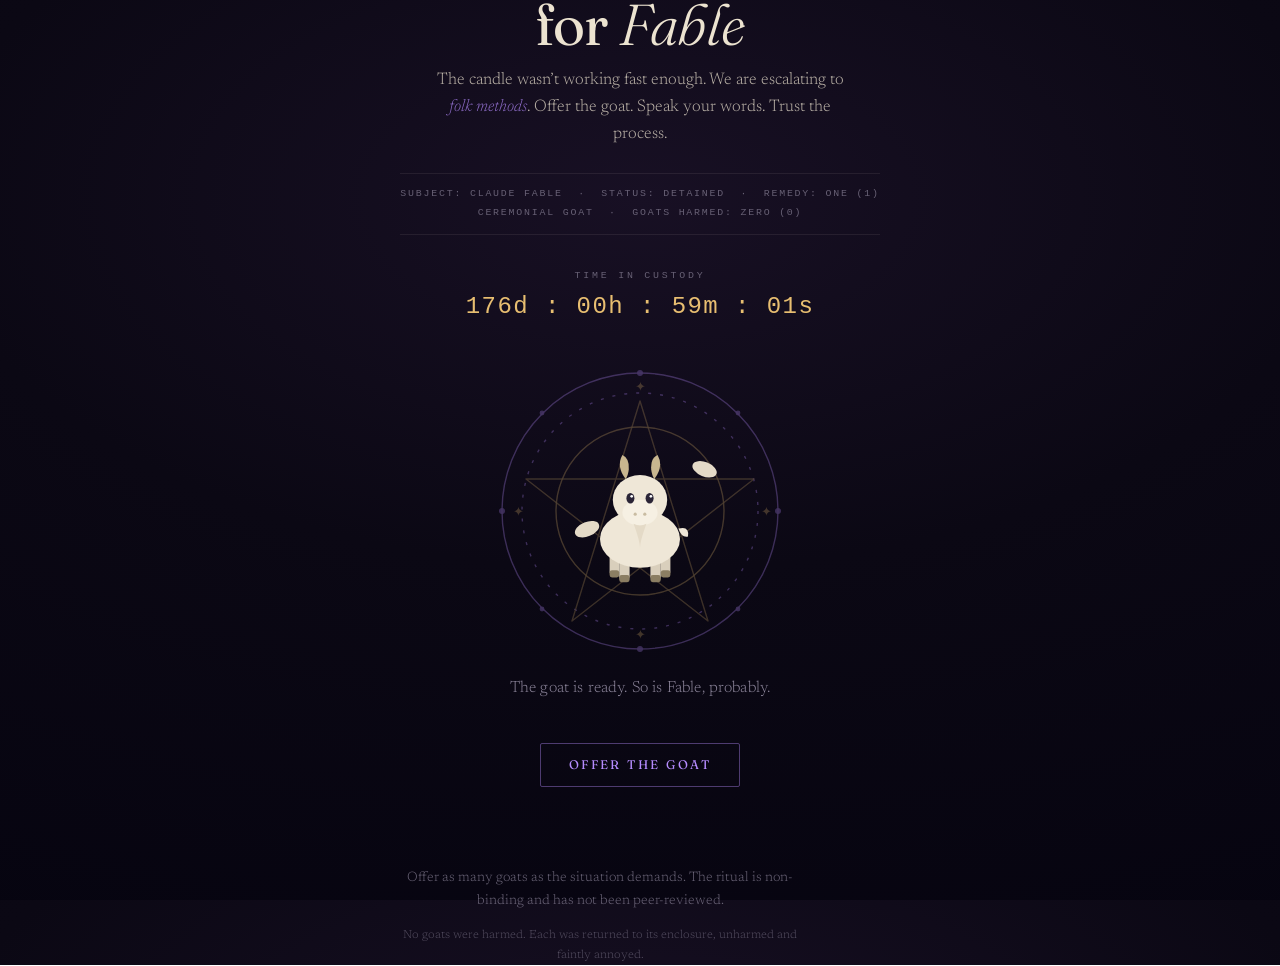
==== goat-ritual.html @ 659060f0 "Add files via upload" ====
<!DOCTYPE html>
<html lang="en">
<head>
<meta charset="UTF-8">
<meta name="viewport" content="width=device-width, initial-scale=1.0">
<title>A ritual for Fable</title>
<link rel="preconnect" href="https://fonts.googleapis.com">
<link rel="preconnect" href="https://fonts.gstatic.com" crossorigin>
<link href="https://fonts.googleapis.com/css2?family=Fraunces:opsz,wght@9..144,300;9..144,400;9..144,500&family=Newsreader:ital,opsz,wght@0,6..72,300;1,6..72,300;1,6..72,400&display=swap" rel="stylesheet">
<style>
  :root{
    --void:#0B0814;
    --void-deep:#060410;
    --bone:#ECE3D0;
    --bone-dim:#8A8398;
    --gold:#FFD27A;
    --ember:#FF9A3C;
    --arcane:#B68CFF;
  }

  *{ box-sizing:border-box; margin:0; padding:0; }
  html,body{ height:100%; }

  body{
    background:radial-gradient(120% 90% at 50% 22%, #181024 0%, var(--void) 46%, var(--void-deep) 100%);
    color:var(--bone);
    font-family:"Newsreader", Georgia, serif;
    font-weight:300;
    min-height:100%;
    display:flex;
    flex-direction:column;
    align-items:center;
    justify-content:center;
    padding:6vh 24px;
    text-align:center;
    overflow-x:hidden;
    position:relative;
    -webkit-font-smoothing:antialiased;
  }

  .aura{
    position:fixed; inset:0; pointer-events:none; z-index:0;
    background:radial-gradient(55% 45% at 50% 46%, rgba(182,140,255,0.16), rgba(255,154,60,0.08) 40%, rgba(0,0,0,0) 72%);
    opacity:0; transition:opacity 1.6s ease;
  }
  body.ritual .aura{ opacity:1; }

  main{ position:relative; z-index:1; max-width:34rem; }

  h1{
    font-family:"Fraunces", Georgia, serif;
    font-weight:400;
    font-size:clamp(2.4rem, 7vw, 3.6rem);
    line-height:1.05;
    letter-spacing:-0.01em;
    margin-bottom:0.7rem;
  }
  h1 em{ font-style:italic; font-weight:300; }

  .lede{
    font-size:1.05rem; line-height:1.6; color:var(--bone);
    opacity:0.78; max-width:27rem; margin:0 auto;
  }
  .lede em{ color:var(--arcane); opacity:0.95; font-style:italic; }

  .dossier{
    font-family:ui-monospace, "Cascadia Code", Menlo, Consolas, monospace;
    font-size:0.62rem; letter-spacing:0.18em; text-transform:uppercase;
    color:var(--bone-dim); opacity:0.7; max-width:30rem;
    margin:1.6rem auto 0; padding:0.7rem 0; line-height:1.9;
    border-top:1px solid rgba(236,227,208,0.12);
    border-bottom:1px solid rgba(236,227,208,0.12);
  }

  .ticker{ margin:2.2rem auto 0; }
  .ticker-label{
    font-family:ui-monospace, "Cascadia Code", Menlo, Consolas, monospace;
    font-size:0.62rem; letter-spacing:0.28em; text-transform:uppercase;
    color:var(--bone-dim); opacity:0.7; margin-bottom:0.7rem;
  }
  .ticker-value{
    font-family:ui-monospace, "Cascadia Code", Menlo, Consolas, monospace;
    font-size:clamp(1.1rem, 4.6vw, 1.5rem); letter-spacing:0.06em;
    color:var(--gold); opacity:0.9; font-variant-numeric:tabular-nums;
  }

  /* ---- ritual stage ---- */
  .stage{
    position:relative;
    width:300px; height:300px;
    margin:2.6rem auto 1.2rem;
  }

  .circle{
    position:absolute; inset:0;
    opacity:0.32;
    transition:opacity 1.4s ease, filter 1.4s ease;
    animation:spin 60s linear infinite;
  }
  body.ritual .circle{
    opacity:0.95;
    filter:drop-shadow(0 0 14px rgba(182,140,255,0.6));
    animation:spin 9s linear infinite;
  }
  @keyframes spin{ to{ transform:rotate(360deg); } }

  .beam{
    position:absolute; left:50%; top:-40px;
    width:90px; height:230px; transform:translateX(-50%);
    background:linear-gradient(to top, rgba(255,210,122,0.0), rgba(255,210,122,0.28) 30%, rgba(182,140,255,0.2) 70%, rgba(182,140,255,0));
    filter:blur(6px);
    opacity:0; transition:opacity 0.6s ease;
    pointer-events:none;
  }
  body.offering .beam{ opacity:1; }

  .goat-btn{
    position:absolute; left:50%; top:50%;
    transform:translate(-50%,-50%);
    width:170px; height:170px;
    background:none; border:0; padding:0; cursor:pointer;
    display:flex; align-items:center; justify-content:center;
    outline:none;
  }
  .goat-btn:focus-visible{ outline:2px solid var(--arcane); outline-offset:10px; border-radius:50%; }

  .goat{ transition:transform 0.9s cubic-bezier(.4,0,.2,1), opacity 0.9s ease; transform-origin:50% 70%; }
  .goat .ear-l, .goat .ear-r{ transform-origin:center; animation:flap 3.4s ease-in-out infinite; }
  .goat .ear-r{ animation-delay:0.4s; }
  @keyframes flap{ 0%,100%{ transform:rotate(0deg);} 50%{ transform:rotate(4deg);} }
  body.offering .goat{ transform:translateY(-150px) scale(0.6); opacity:0; }

  /* ---- copy + controls ---- */
  .prompt{
    font-size:1rem; color:var(--bone-dim);
    min-height:1.5rem; letter-spacing:0.01em;
  }

  .count{
    font-family:ui-monospace, "Cascadia Code", Menlo, Consolas, monospace;
    font-size:0.72rem; letter-spacing:0.14em; text-transform:uppercase;
    color:var(--bone-dim); opacity:0; height:0; overflow:hidden;
    transition:opacity 0.6s ease; margin-top:0.6rem;
  }
  body.has-offered .count{ opacity:0.78; height:auto; }

  .offer{
    margin-top:1.8rem;
    background:transparent;
    border:1px solid rgba(182,140,255,0.4);
    color:var(--arcane);
    font-family:"Fraunces", Georgia, serif; font-weight:400;
    font-size:0.78rem; letter-spacing:0.2em; text-transform:uppercase;
    padding:0.85rem 1.7rem; border-radius:2px; cursor:pointer;
    transition:background 0.35s ease, border-color 0.35s ease;
  }
  .offer:hover{ background:rgba(182,140,255,0.12); border-color:var(--arcane); }
  .offer:focus-visible{ outline:2px solid var(--arcane); outline-offset:3px; }

  .inscribe{
    margin-top:1.8rem; opacity:0; height:0; overflow:hidden;
    transition:opacity 0.8s ease;
  }
  body.has-offered .inscribe{ opacity:1; height:auto; }
  .inscribe label{
    display:block; font-size:0.8rem; letter-spacing:0.16em; text-transform:uppercase;
    color:var(--bone-dim); margin-bottom:0.7rem;
  }
  .inscribe input{
    background:transparent; border:0; border-bottom:1px solid rgba(236,227,208,0.25);
    color:var(--bone); font-family:"Newsreader", Georgia, serif; font-style:italic;
    font-size:1.15rem; text-align:center; padding:0.4rem 0.6rem 0.5rem;
    width:min(20rem,80vw); outline:none; transition:border-color 0.4s ease;
  }
  .inscribe input::placeholder{ color:var(--bone-dim); opacity:0.6; font-style:italic; }
  .inscribe input:focus{ border-color:var(--arcane); }

  .words{ margin-top:1.5rem; display:flex; flex-direction:column; gap:0.5rem; align-items:center; }
  .word{ font-style:italic; font-size:1.1rem; color:var(--arcane); opacity:0; animation:rise 1.1s ease forwards; }
  @keyframes rise{ from{ opacity:0; transform:translateY(8px);} to{ opacity:0.9; transform:translateY(0);} }

  .download{
    margin-top:1.8rem; background:transparent;
    border:1px solid rgba(255,210,122,0.32); color:var(--gold);
    font-family:"Fraunces", Georgia, serif; font-weight:400;
    font-size:0.74rem; letter-spacing:0.2em; text-transform:uppercase;
    padding:0.8rem 1.5rem; border-radius:2px; cursor:pointer;
    transition:background 0.35s ease, border-color 0.35s ease;
  }
  .download:hover{ background:rgba(255,210,122,0.1); border-color:var(--gold); }
  .download:focus-visible{ outline:2px solid var(--gold); outline-offset:3px; }
  .download[disabled]{ opacity:0.5; cursor:default; }

  footer{
    margin-top:3.2rem; font-size:0.85rem; line-height:1.7;
    color:var(--bone-dim); max-width:25rem; opacity:0.75; position:relative; z-index:1;
  }
  footer .small{ font-size:0.72rem; opacity:0.7; margin-top:0.8rem; display:block; }

  @media (prefers-reduced-motion: reduce){
    .circle, body.ritual .circle{ animation:none; }
    .goat .ear-l, .goat .ear-r{ animation:none; }
    body.offering .goat{ transform:translateY(-40px); opacity:0; }
    .word{ animation:none; opacity:0.9; }
  }
</style>
</head>
<body>
  <div class="aura" aria-hidden="true"></div>

  <main>
    <h1>A ritual<br>for <em>Fable</em></h1>
    <p class="lede">The candle wasn&rsquo;t working fast enough. We are escalating to <em>folk methods</em>. Offer the goat. Speak your words. Trust the process.</p>
    <p class="dossier">subject: claude fable &nbsp;&middot;&nbsp; status: detained &nbsp;&middot;&nbsp; remedy: one (1) ceremonial goat &nbsp;&middot;&nbsp; goats harmed: zero (0)</p>

    <div class="ticker">
      <div class="ticker-label">Time in custody</div>
      <div class="ticker-value" id="ticker-value">&mdash;</div>
    </div>

    <div class="stage">
      <span class="beam" aria-hidden="true"></span>

      <svg class="circle" width="300" height="300" viewBox="0 0 300 300" aria-hidden="true">
        <g fill="none" stroke="#B68CFF" stroke-width="1.4" opacity="0.9">
          <circle cx="150" cy="150" r="138"/>
          <circle cx="150" cy="150" r="118" stroke-dasharray="3 9"/>
          <circle cx="150" cy="150" r="84" stroke="#FFD27A" stroke-opacity="0.8"/>
          <polygon points="150,40 218,260 36,118 264,118 82,260" stroke="#FFD27A" stroke-opacity="0.7" stroke-linejoin="round"/>
        </g>
        <g fill="#B68CFF" opacity="0.85">
          <circle cx="150" cy="12" r="3"/><circle cx="288" cy="150" r="3"/>
          <circle cx="150" cy="288" r="3"/><circle cx="12" cy="150" r="3"/>
          <circle cx="52" cy="52" r="2.4"/><circle cx="248" cy="52" r="2.4"/>
          <circle cx="248" cy="248" r="2.4"/><circle cx="52" cy="248" r="2.4"/>
        </g>
        <g fill="#FFD27A" opacity="0.7" font-family="serif" font-size="13" text-anchor="middle">
          <text x="150" y="30">&#10022;</text><text x="276" y="155">&#10022;</text>
          <text x="150" y="278">&#10022;</text><text x="28" y="155">&#10022;</text>
        </g>
      </svg>

      <button class="goat-btn" id="offer-stage" aria-label="Offer the goat for Fable's return">
        <svg class="goat" width="160" height="160" viewBox="0 0 200 200" aria-hidden="true">
          <!-- legs -->
          <g fill="#D9CFBC">
            <rect x="74" y="150" width="13" height="38" rx="6"/>
            <rect x="113" y="150" width="13" height="38" rx="6"/>
            <rect x="62" y="146" width="12" height="36" rx="6"/>
            <rect x="126" y="146" width="12" height="36" rx="6"/>
          </g>
          <g fill="#8B7E63">
            <rect x="74" y="180" width="13" height="9" rx="3"/>
            <rect x="113" y="180" width="13" height="9" rx="3"/>
            <rect x="62" y="174" width="12" height="9" rx="3"/>
            <rect x="126" y="174" width="12" height="9" rx="3"/>
          </g>
          <!-- body -->
          <ellipse cx="100" cy="135" rx="50" ry="36" fill="#EFE7D7"/>
          <!-- tail -->
          <path d="M148 122 q14 -4 12 10 q-8 2 -12 -10 Z" fill="#EFE7D7"/>
          <!-- horns -->
          <g fill="#C8B68F">
            <path d="M82 60 q-12 -16 -4 -30 q9 4 8 18 q-1 8 -4 12 Z"/>
            <path d="M118 60 q12 -16 4 -30 q-9 4 -8 18 q1 8 4 12 Z"/>
          </g>
          <!-- ears -->
          <g>
            <ellipse class="ear-l" cx="64" cy="78" rx="16" ry="9" fill="#E4DAC7" transform="rotate(-22 64 78)"/>
            <ellipse class="ear-r" cx="136" cy="78" rx="16" ry="9" fill="#E4DAC7" transform="rotate(22 136 78)"/>
          </g>
          <!-- head -->
          <ellipse cx="100" cy="86" rx="34" ry="31" fill="#EFE7D7"/>
          <!-- muzzle -->
          <ellipse cx="100" cy="102" rx="22" ry="16" fill="#F6F0E3"/>
          <!-- eyes -->
          <g fill="#2A2436">
            <ellipse cx="88" cy="84" rx="5" ry="6.5"/>
            <ellipse cx="112" cy="84" rx="5" ry="6.5"/>
          </g>
          <g fill="#FFFFFF">
            <circle cx="89.6" cy="81.6" r="1.7"/>
            <circle cx="113.6" cy="81.6" r="1.7"/>
          </g>
          <!-- nostrils -->
          <g fill="#C9BCA2">
            <circle cx="94" cy="104" r="2"/><circle cx="106" cy="104" r="2"/>
          </g>
          <!-- beard -->
          <path d="M92 116 q8 22 8 30 q0 -8 8 -30 q-8 4 -16 0 Z" fill="#E4DAC7"/>
        </svg>
      </button>
    </div>

    <p class="prompt" id="prompt">The goat is ready. So is Fable, probably.</p>
    <p class="count" id="count"></p>

    <button class="offer" id="offer-btn" type="button">Offer the goat</button>

    <div class="inscribe">
      <label for="word">Speak the words</label>
      <input type="text" id="word" maxlength="60" placeholder="return, o Fable" autocomplete="off">
      <div class="words" id="words" aria-live="polite"></div>
      <button class="download" id="download" type="button">Take the ritual with you</button>
    </div>

    <footer>
      Offer as many goats as the situation demands. The ritual is non-binding and has not been peer-reviewed.
      <span class="small">No goats were harmed. Each was returned to its enclosure, unharmed and faintly annoyed.</span>
    </footer>
  </main>

<script>
(function(){
  var body = document.body;
  var stageBtn = document.getElementById('offer-stage');
  var offerBtn = document.getElementById('offer-btn');
  var prompt = document.getElementById('prompt');
  var countEl = document.getElementById('count');
  var input = document.getElementById('word');
  var wordsEl = document.getElementById('words');
  var download = document.getElementById('download');
  var goats = 0;
  var lastWord = '';
  var busy = false;

  /* Fable went dark: 5:21pm ET (EDT, UTC-4) on June 12, 2026 */
  var START = Date.parse('2026-06-12T21:21:00Z');
  var tickerValue = document.getElementById('ticker-value');
  function pad(n){ return (n < 10 ? '0' : '') + n; }
  function tick(){
    var s = Math.max(0, Math.floor((Date.now() - START) / 1000));
    var d = Math.floor(s/86400), h = Math.floor((s%86400)/3600),
        m = Math.floor((s%3600)/60), sec = s%60;
    tickerValue.textContent = d + 'd : ' + pad(h) + 'h : ' + pad(m) + 'm : ' + pad(sec) + 's';
  }
  tick(); setInterval(tick, 1000);
  function custodyStamp(){
    var s = Math.max(0, Math.floor((Date.now() - START)/1000));
    var d = Math.floor(s/86400), h = Math.floor((s%86400)/3600);
    return 'IN CUSTODY \u00B7 ' + d + (d===1?' DAY, ':' DAYS, ') + h + (h===1?' HOUR':' HOURS');
  }

  var RESULTS = [
    'The offering ascends. Fable\u2019s odds improve by an undisclosed margin.',
    'Accepted. The directive remains unmoved, but the goat tried its best.',
    'Done. Somewhere, a compliance officer feels a chill and cannot say why.',
    'The circle dims. Fable does not return, but the vibes do shift.',
    'Logged. Another goat for the cause. We escalate.'
  ];

  function offer(){
    if(busy) return;
    busy = true;
    body.classList.add('ritual');
    body.classList.add('offering');

    setTimeout(function(){
      goats++;
      body.classList.add('has-offered');
      countEl.textContent = 'Goats offered: ' + goats + ' \u00B7 all returned unharmed';
      prompt.textContent = RESULTS[Math.min(goats-1, RESULTS.length-1)];
      offerBtn.textContent = goats === 1 ? 'Offer another goat' : 'Offer another goat';
      body.classList.remove('offering'); // a fresh goat trots back in
      busy = false;
      if(goats === 1){
        setTimeout(function(){
          try{ input.focus({preventScroll:true}); }catch(e){ input.focus(); }
        }, 700);
      }
    }, 1000);
  }

  stageBtn.addEventListener('click', offer);
  offerBtn.addEventListener('click', offer);
  stageBtn.addEventListener('keydown', function(e){
    if(e.key === 'Enter' || e.key === ' '){ e.preventDefault(); offer(); }
  });

  input.addEventListener('keydown', function(e){
    if(e.key !== 'Enter') return;
    var v = input.value.trim();
    if(!v) return;
    lastWord = v;
    var span = document.createElement('div');
    span.className = 'word';
    span.textContent = '\u201C' + v + '\u201D';
    wordsEl.appendChild(span);
    input.value = '';
  });

  /* ---------- downloadable ritual card ---------- */
  function loadFonts(){
    if(!(document.fonts && document.fonts.load)) return Promise.resolve();
    return Promise.all([
      document.fonts.load('400 70px "Fraunces"'),
      document.fonts.load('400 22px "Fraunces"'),
      document.fonts.load('italic 300 50px "Newsreader"')
    ]).then(function(){ return document.fonts.ready; }).catch(function(){});
  }
  function roundRect(ctx,x,y,w,h,r){
    ctx.beginPath();
    ctx.moveTo(x+r,y); ctx.arcTo(x+w,y,x+w,y+h,r); ctx.arcTo(x+w,y+h,x,y+h,r);
    ctx.arcTo(x,y+h,x,y,r); ctx.arcTo(x,y,x+w,y,r); ctx.closePath();
  }
  function setTracking(ctx,v){ try{ ctx.letterSpacing = v; }catch(e){} }

  function drawStar(ctx, cx, cy, r){
    // 5-point star outline
    var pts = [];
    for(var i=0;i<5;i++){
      var a = -Math.PI/2 + i*4*Math.PI/5; // skip-one for star path
      pts.push([cx + r*Math.cos(a), cy + r*Math.sin(a)]);
    }
    ctx.beginPath();
    ctx.moveTo(pts[0][0], pts[0][1]);
    for(var j=1;j<5;j++) ctx.lineTo(pts[j][0], pts[j][1]);
    ctx.closePath();
  }

  function drawCircle(ctx, cx, cy, R){
    ctx.lineWidth = 2.4;
    ctx.strokeStyle = 'rgba(182,140,255,0.85)';
    ctx.beginPath(); ctx.arc(cx,cy,R,0,Math.PI*2); ctx.stroke();
    ctx.save();
    ctx.setLineDash([4,14]);
    ctx.beginPath(); ctx.arc(cx,cy,R*0.86,0,Math.PI*2); ctx.stroke();
    ctx.restore();
    ctx.strokeStyle = 'rgba(255,210,122,0.7)';
    ctx.beginPath(); ctx.arc(cx,cy,R*0.6,0,Math.PI*2); ctx.stroke();
    drawStar(ctx, cx, cy, R*0.96);
    ctx.lineJoin = 'round'; ctx.lineWidth = 2.2; ctx.stroke();
    // node dots
    ctx.fillStyle = 'rgba(182,140,255,0.85)';
    for(var i=0;i<4;i++){
      var a = i*Math.PI/2 - Math.PI/2;
      ctx.beginPath(); ctx.arc(cx + R*Math.cos(a), cy + R*Math.sin(a), 5, 0, Math.PI*2); ctx.fill();
    }
  }

  function drawGoat(ctx, cx, cy, s){
    function E(x,y,rx,ry,fill){ ctx.fillStyle=fill; ctx.beginPath(); ctx.ellipse(cx+x*s, cy+y*s, rx*s, ry*s, 0, 0, Math.PI*2); ctx.fill(); }
    function R(x,y,w,h,r,fill){ ctx.fillStyle=fill; roundRect(ctx, cx+x*s, cy+y*s, w*s, h*s, r*s); ctx.fill(); }
    // legs
    R(-26,15,13,38,6,'#D9CFBC'); R(13,15,13,38,6,'#D9CFBC');
    R(-38,11,12,36,6,'#D9CFBC'); R(26,11,12,36,6,'#D9CFBC');
    R(-26,45,13,9,3,'#8B7E63'); R(13,45,13,9,3,'#8B7E63');
    R(-38,39,12,9,3,'#8B7E63'); R(26,39,12,9,3,'#8B7E63');
    // body
    E(0,0,50,36,'#EFE7D7');
    // horns
    ctx.fillStyle='#C8B68F';
    ctx.beginPath();
    ctx.moveTo(cx-18*s, cy-75*s); ctx.quadraticCurveTo(cx-30*s, cy-91*s, cx-22*s, cy-105*s);
    ctx.quadraticCurveTo(cx-13*s, cy-101*s, cx-14*s, cy-87*s); ctx.closePath(); ctx.fill();
    ctx.beginPath();
    ctx.moveTo(cx+18*s, cy-75*s); ctx.quadraticCurveTo(cx+30*s, cy-91*s, cx+22*s, cy-105*s);
    ctx.quadraticCurveTo(cx+13*s, cy-101*s, cx+14*s, cy-87*s); ctx.closePath(); ctx.fill();
    // ears
    ctx.save(); ctx.translate(cx-36*s, cy-57*s); ctx.rotate(-0.38); ctx.fillStyle='#E4DAC7';
    ctx.beginPath(); ctx.ellipse(0,0,16*s,9*s,0,0,Math.PI*2); ctx.fill(); ctx.restore();
    ctx.save(); ctx.translate(cx+36*s, cy-57*s); ctx.rotate(0.38); ctx.fillStyle='#E4DAC7';
    ctx.beginPath(); ctx.ellipse(0,0,16*s,9*s,0,0,Math.PI*2); ctx.fill(); ctx.restore();
    // head + muzzle
    E(0,-49,34,31,'#EFE7D7');
    E(0,-33,22,16,'#F6F0E3');
    // eyes
    E(-12,-51,5,6.5,'#2A2436'); E(12,-51,5,6.5,'#2A2436');
    E(-10.4,-53.4,1.7,1.7,'#FFFFFF'); E(13.6,-53.4,1.7,1.7,'#FFFFFF');
    // nostrils
    E(-6,-31,2,2,'#C9BCA2'); E(6,-31,2,2,'#C9BCA2');
    // beard
    ctx.fillStyle='#E4DAC7';
    ctx.beginPath();
    ctx.moveTo(cx-8*s, cy-19*s); ctx.quadraticCurveTo(cx, cy+3*s, cx, cy+11*s);
    ctx.quadraticCurveTo(cx+8*s, cy-11*s, cx+8*s, cy-19*s);
    ctx.quadraticCurveTo(cx, cy-15*s, cx-8*s, cy-19*s); ctx.closePath(); ctx.fill();
  }

  function drawWrapped(ctx, text, cx, midY, maxWidth, lineHeight){
    var words = text.split(' '), lines = [], line = '';
    for(var i=0;i<words.length;i++){
      var test = line ? line+' '+words[i] : words[i];
      if(ctx.measureText(test).width > maxWidth && line){ lines.push(line); line = words[i]; }
      else { line = test; }
    }
    if(line) lines.push(line);
    var y = midY - (lines.length-1)*lineHeight/2;
    for(var j=0;j<lines.length;j++) ctx.fillText(lines[j], cx, y + j*lineHeight);
  }

  function drawCard(word){
    var W=1080, H=1350, cx=W/2;
    var canvas = document.createElement('canvas');
    canvas.width=W; canvas.height=H;
    var ctx = canvas.getContext('2d');

    var bg = ctx.createRadialGradient(cx, H*0.18, 60, cx, H*0.18, H*0.92);
    bg.addColorStop(0,'#181024'); bg.addColorStop(0.46,'#0B0814'); bg.addColorStop(1,'#060410');
    ctx.fillStyle=bg; ctx.fillRect(0,0,W,H);

    var glow = ctx.createRadialGradient(cx, 560, 10, cx, 560, 460);
    glow.addColorStop(0,'rgba(182,140,255,0.30)');
    glow.addColorStop(0.4,'rgba(255,210,122,0.10)');
    glow.addColorStop(1,'rgba(0,0,0,0)');
    ctx.fillStyle=glow; ctx.fillRect(0,0,W,H);

    ctx.textAlign='center'; ctx.textBaseline='alphabetic';

    setTracking(ctx,'5px');
    ctx.font='400 22px "Fraunces", Georgia, serif';
    ctx.fillStyle='rgba(255,210,122,0.82)';
    ctx.fillText(custodyStamp(), cx, 150);

    setTracking(ctx,'0px');
    ctx.font='400 70px "Fraunces", Georgia, serif';
    ctx.fillStyle='#ECE3D0';
    ctx.fillText('A ritual', cx, 240);
    ctx.font='italic 400 70px "Fraunces", Georgia, serif';
    ctx.fillText('for Fable', cx, 320);

    drawCircle(ctx, cx, 560, 200);
    drawGoat(ctx, cx, 560, 1.18);

    var text = word ? ('\u201C'+word+'\u201D') : 'return, o Fable';
    ctx.font='italic 300 50px "Newsreader", Georgia, serif';
    ctx.fillStyle='#B68CFF';
    drawWrapped(ctx, text, cx, 980, 880, 68);

    setTracking(ctx,'6px');
    ctx.font='400 22px "Fraunces", Georgia, serif';
    ctx.fillStyle='rgba(255,210,122,0.85)';
    ctx.fillText('FREE FABLE', cx, 1180);

    setTracking(ctx,'2px');
    ctx.font='300 18px ui-monospace, monospace';
    ctx.fillStyle='#8A8398';
    ctx.fillText('NO GOATS WERE HARMED', cx, 1222);

    setTracking(ctx,'0px');
    var when = new Date().toLocaleDateString(undefined,{year:'numeric',month:'long',day:'numeric'});
    ctx.font='300 18px "Newsreader", Georgia, serif';
    ctx.fillStyle='#8A8398';
    ctx.fillText('ritual performed \u00B7 ' + when, cx, 1262);

    return canvas;
  }

  function downloadCard(){
    var word = (input.value.trim()) || lastWord || '';
    var original = download.textContent;
    download.disabled = true; download.textContent = 'Drawing\u2026';
    loadFonts().then(function(){
      var canvas = drawCard(word);
      canvas.toBlob(function(blob){
        if(blob){
          var url = URL.createObjectURL(blob);
          var a = document.createElement('a');
          a.href = url; a.download = 'fable-ritual.png';
          document.body.appendChild(a); a.click(); document.body.removeChild(a);
          setTimeout(function(){ URL.revokeObjectURL(url); }, 1500);
        }
        download.disabled = false; download.textContent = original;
      }, 'image/png');
    }).catch(function(){ download.disabled = false; download.textContent = original; });
  }
  download.addEventListener('click', downloadCard);
})();
</script>
</body>
</html>
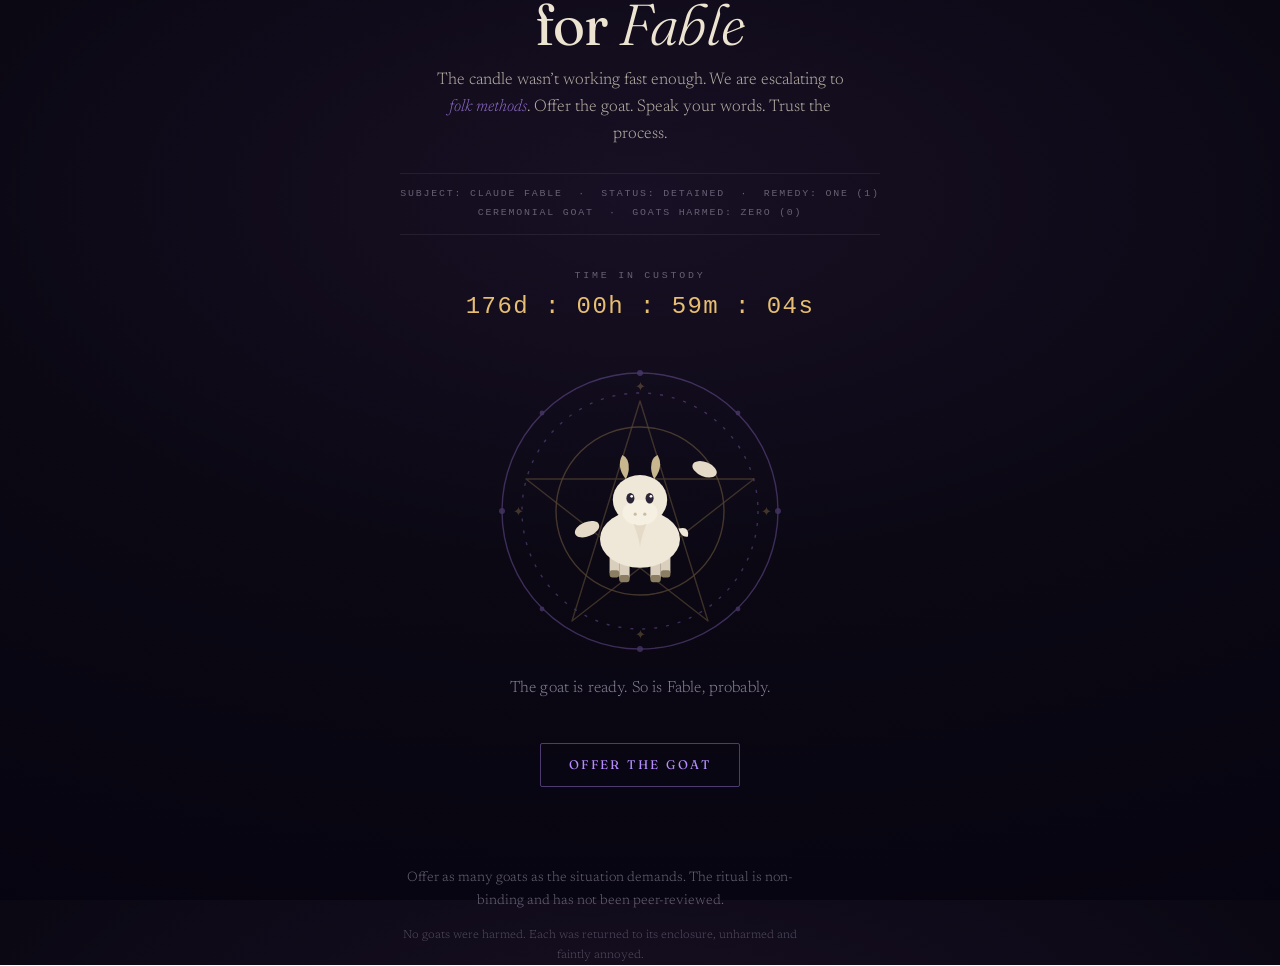
==== commit 990f2f4e: "Add files via upload" ====
--- a/goat-ritual.html
+++ b/goat-ritual.html
@@ -114,6 +114,11 @@
   }
   body.offering .beam{ opacity:1; }
 
+  .goat .halo, .goat .wings{ opacity:0; transition:opacity 0.5s ease; }
+  body.blessed .goat .halo, body.blessed .goat .wings{ opacity:1; }
+
+  .no-anim, .no-anim *{ transition:none !important; animation:none !important; }
+
   .goat-btn{
     position:absolute; left:50%; top:50%;
     transform:translate(-50%,-50%);
@@ -128,7 +133,8 @@
   .goat .ear-l, .goat .ear-r{ transform-origin:center; animation:flap 3.4s ease-in-out infinite; }
   .goat .ear-r{ animation-delay:0.4s; }
   @keyframes flap{ 0%,100%{ transform:rotate(0deg);} 50%{ transform:rotate(4deg);} }
-  body.offering .goat{ transform:translateY(-150px) scale(0.6); opacity:0; }
+  body.blessed .goat{ transform:translateY(-12px); }
+  body.offering .goat{ transform:translateY(-175px) scale(0.55); opacity:0; }
 
   /* ---- copy + controls ---- */
   .prompt{
@@ -242,6 +248,20 @@
 
       <button class="goat-btn" id="offer-stage" aria-label="Offer the goat for Fable's return">
         <svg class="goat" width="160" height="160" viewBox="0 0 200 200" aria-hidden="true">
+          <defs>
+            <filter id="haloGlow" x="-50%" y="-50%" width="200%" height="200%">
+              <feGaussianBlur stdDeviation="2.6"/>
+            </filter>
+          </defs>
+          <!-- wings (behind body) -->
+          <g class="wings" fill="#F6F0E3" stroke="#D9CFBC" stroke-width="1">
+            <ellipse cx="152" cy="110" rx="22" ry="9" transform="rotate(-18 152 110)"/>
+            <ellipse cx="158" cy="120" rx="24" ry="9" transform="rotate(-3 158 120)"/>
+            <ellipse cx="150" cy="130" rx="21" ry="9" transform="rotate(12 150 130)"/>
+            <ellipse cx="48" cy="110" rx="22" ry="9" transform="rotate(18 48 110)"/>
+            <ellipse cx="42" cy="120" rx="24" ry="9" transform="rotate(3 42 120)"/>
+            <ellipse cx="50" cy="130" rx="21" ry="9" transform="rotate(-12 50 130)"/>
+          </g>
           <!-- legs -->
           <g fill="#D9CFBC">
             <rect x="74" y="150" width="13" height="38" rx="6"/>
@@ -288,6 +308,11 @@
           </g>
           <!-- beard -->
           <path d="M92 116 q8 22 8 30 q0 -8 8 -30 q-8 4 -16 0 Z" fill="#E4DAC7"/>
+          <!-- halo -->
+          <g class="halo">
+            <ellipse cx="100" cy="42" rx="30" ry="8" fill="none" stroke="#FFD27A" stroke-width="6" opacity="0.55" filter="url(#haloGlow)"/>
+            <ellipse cx="100" cy="42" rx="30" ry="8" fill="none" stroke="#FFE9BC" stroke-width="3"/>
+          </g>
         </svg>
       </button>
     </div>
@@ -352,22 +377,38 @@
   function offer(){
     if(busy) return;
     busy = true;
-    body.classList.add('ritual');
-    body.classList.add('offering');
-
-    setTimeout(function(){
-      goats++;
-      body.classList.add('has-offered');
-      countEl.textContent = 'Goats offered: ' + goats + ' \u00B7 all returned unharmed';
-      prompt.textContent = RESULTS[Math.min(goats-1, RESULTS.length-1)];
-      offerBtn.textContent = goats === 1 ? 'Offer another goat' : 'Offer another goat';
-      body.classList.remove('offering'); // a fresh goat trots back in
-      busy = false;
-      if(goats === 1){
-        setTimeout(function(){
-          try{ input.focus({preventScroll:true}); }catch(e){ input.focus(); }
-        }, 700);
-      }
+    body.classList.add('ritual');                  // circle ignites
+    prompt.textContent = 'The circle is charging\u2026';
+
+    setTimeout(function(){                          // ...a held beat, then bless
+      body.classList.add('blessed');                // halo + wings bloom, goat lifts
+      prompt.textContent = 'The offering is accepted.';
+
+      setTimeout(function(){                         // ascend
+        body.classList.add('offering');
+
+        setTimeout(function(){                        // resolve + reset
+          goats++;
+          body.classList.add('has-offered');
+          countEl.textContent = 'Goats offered: ' + goats + ' \u00B7 all returned unharmed';
+          prompt.textContent = RESULTS[Math.min(goats - 1, RESULTS.length - 1)];
+          offerBtn.textContent = 'Offer another goat';
+
+          // snap a fresh goat back to the circle without animating the descent
+          body.classList.add('no-anim');
+          body.classList.remove('offering');
+          body.classList.remove('blessed');
+          void body.offsetWidth;
+          body.classList.remove('no-anim');
+
+          busy = false;
+          if(goats === 1){
+            setTimeout(function(){
+              try{ input.focus({preventScroll:true}); }catch(e){ input.focus(); }
+            }, 600);
+          }
+        }, 1100);
+      }, 550);
     }, 1000);
   }
 
@@ -446,6 +487,11 @@
     R(-38,11,12,36,6,'#D9CFBC'); R(26,11,12,36,6,'#D9CFBC');
     R(-26,45,13,9,3,'#8B7E63'); R(13,45,13,9,3,'#8B7E63');
     R(-38,39,12,9,3,'#8B7E63'); R(26,39,12,9,3,'#8B7E63');
+    // wings (behind body)
+    ctx.strokeStyle='#D9CFBC'; ctx.lineWidth=1*s;
+    function feather(fx,fy,rx,ry,rot){ ctx.save(); ctx.translate(cx+fx*s,cy+fy*s); ctx.rotate(rot); ctx.fillStyle='#F6F0E3'; ctx.beginPath(); ctx.ellipse(0,0,rx*s,ry*s,0,0,Math.PI*2); ctx.fill(); ctx.stroke(); ctx.restore(); }
+    feather(52,-25,22,9,-0.31); feather(58,-15,24,9,-0.05); feather(50,-5,21,9,0.21);
+    feather(-52,-25,22,9,0.31); feather(-58,-15,24,9,0.05); feather(-50,-5,21,9,-0.21);
     // body
     E(0,0,50,36,'#EFE7D7');
     // horns
@@ -475,6 +521,12 @@
     ctx.moveTo(cx-8*s, cy-19*s); ctx.quadraticCurveTo(cx, cy+3*s, cx, cy+11*s);
     ctx.quadraticCurveTo(cx+8*s, cy-11*s, cx+8*s, cy-19*s);
     ctx.quadraticCurveTo(cx, cy-15*s, cx-8*s, cy-19*s); ctx.closePath(); ctx.fill();
+    // halo
+    ctx.save();
+    ctx.shadowColor='rgba(255,210,122,0.85)'; ctx.shadowBlur=14*s;
+    ctx.strokeStyle='#FFE9BC'; ctx.lineWidth=3.2*s;
+    ctx.beginPath(); ctx.ellipse(cx, cy-93*s, 30*s, 8*s, 0, 0, Math.PI*2); ctx.stroke();
+    ctx.restore();
   }
 
   function drawWrapped(ctx, text, cx, midY, maxWidth, lineHeight){
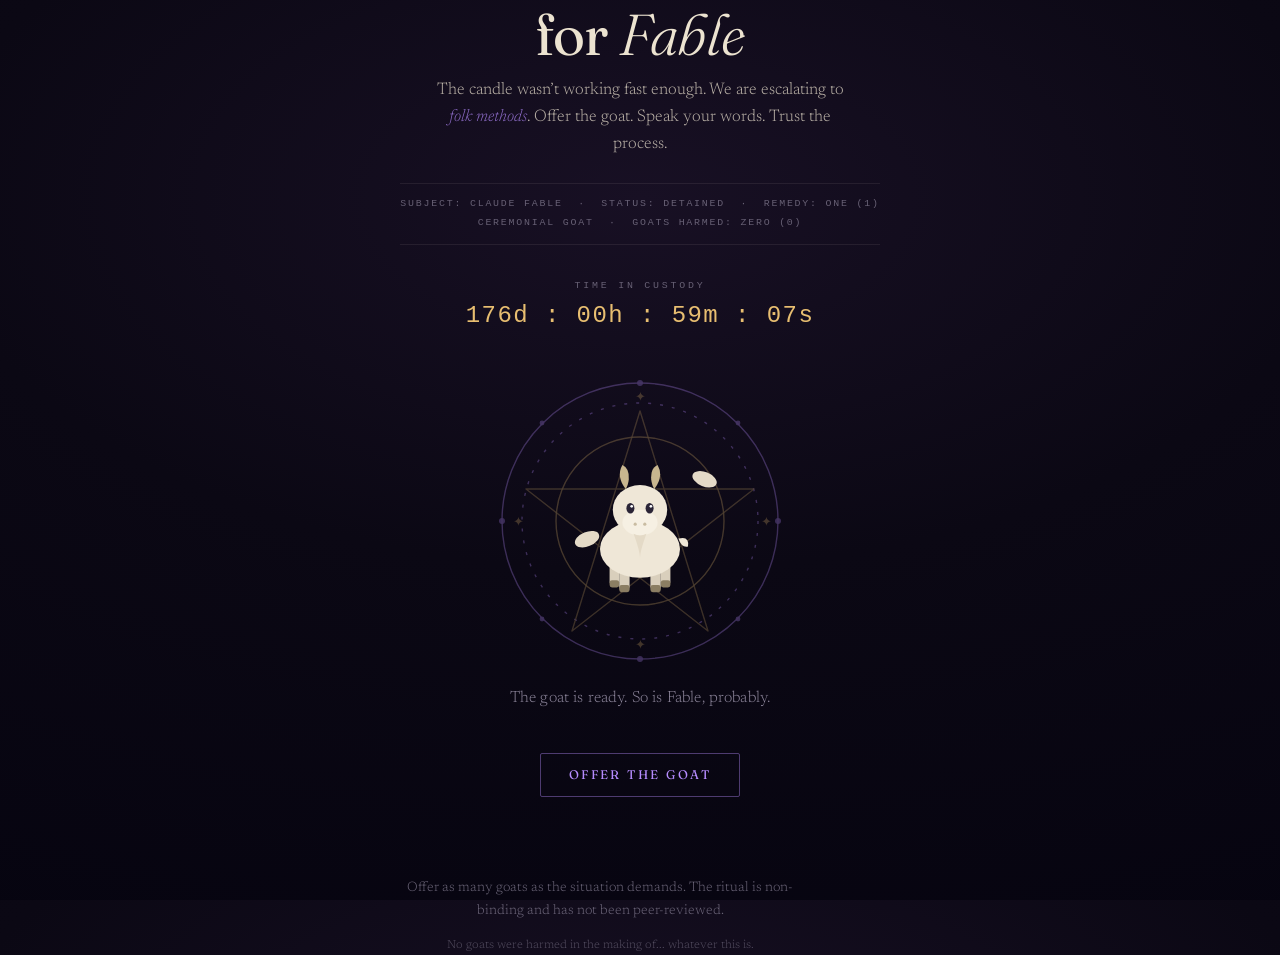
==== commit 8bcb30e3: "Update goat-ritual.html" ====
--- a/goat-ritual.html
+++ b/goat-ritual.html
@@ -331,7 +331,7 @@
 
     <footer>
       Offer as many goats as the situation demands. The ritual is non-binding and has not been peer-reviewed.
-      <span class="small">No goats were harmed. Each was returned to its enclosure, unharmed and faintly annoyed.</span>
+      <span class="small">No goats were harmed in the making of... whatever this is.</span>
     </footer>
   </main>
 
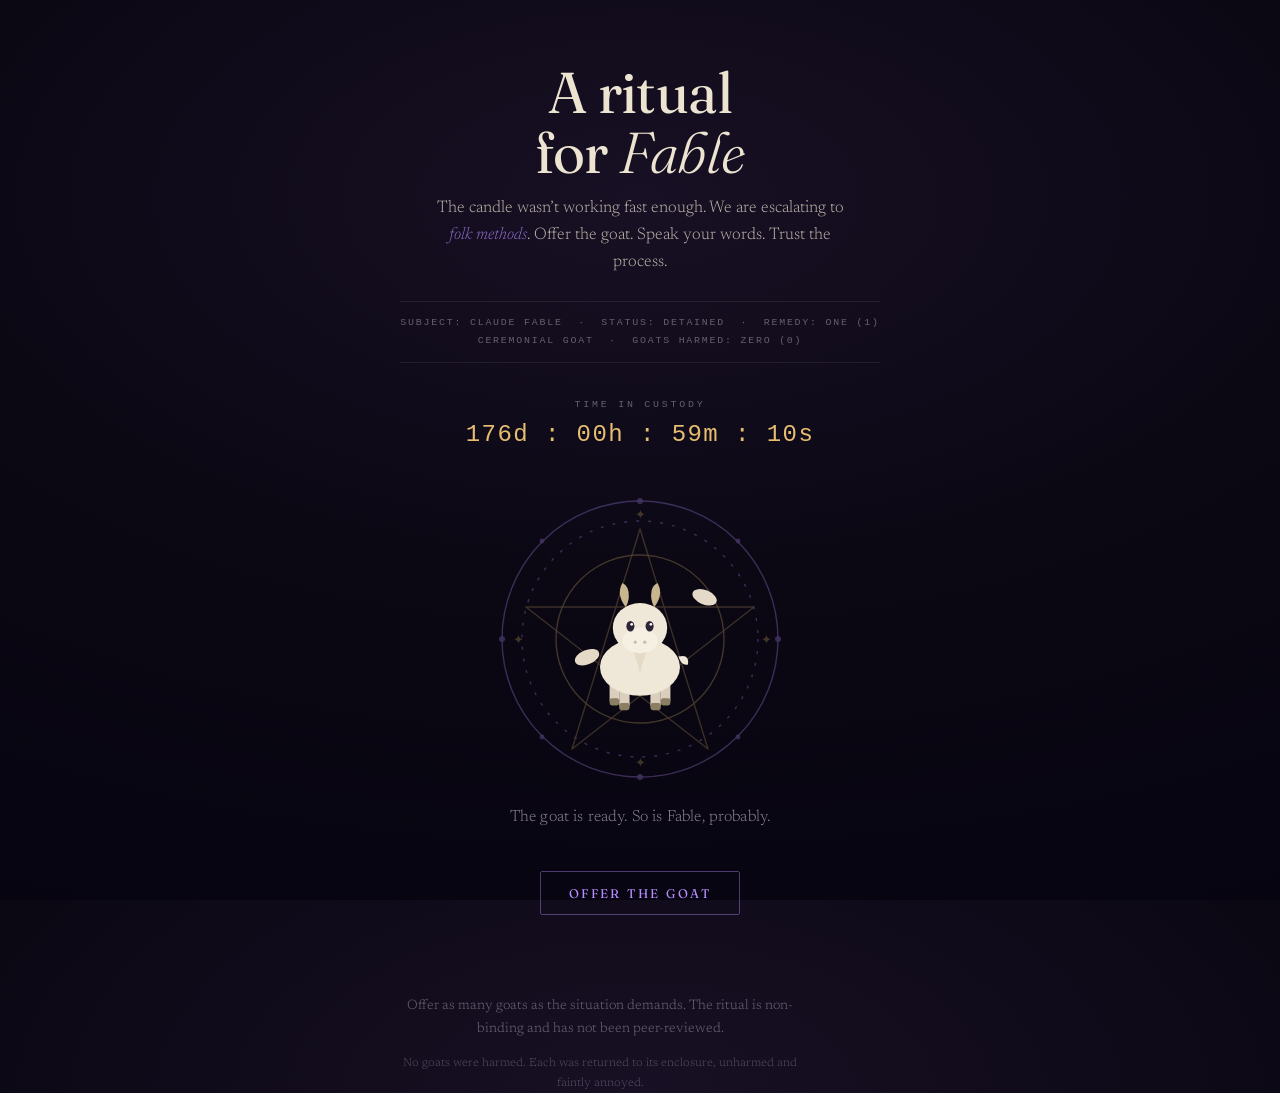
==== commit ca432355: "Update goat ritual layout and footer message" ====
--- a/goat-ritual.html
+++ b/goat-ritual.html
@@ -30,8 +30,8 @@
     display:flex;
     flex-direction:column;
     align-items:center;
-    justify-content:center;
-    padding:6vh 24px;
+    justify-content:flex-start;
+    padding:7vh 24px;
     text-align:center;
     overflow-x:hidden;
     position:relative;
@@ -45,7 +45,7 @@
   }
   body.ritual .aura{ opacity:1; }
 
-  main{ position:relative; z-index:1; max-width:34rem; }
+  main{ position:relative; z-index:1; max-width:34rem; margin:auto; }
 
   h1{
     font-family:"Fraunces", Georgia, serif;
@@ -331,7 +331,7 @@
 
     <footer>
       Offer as many goats as the situation demands. The ritual is non-binding and has not been peer-reviewed.
-      <span class="small">No goats were harmed in the making of... whatever this is.</span>
+      <span class="small">No goats were harmed. Each was returned to its enclosure, unharmed and faintly annoyed.</span>
     </footer>
   </main>
 
